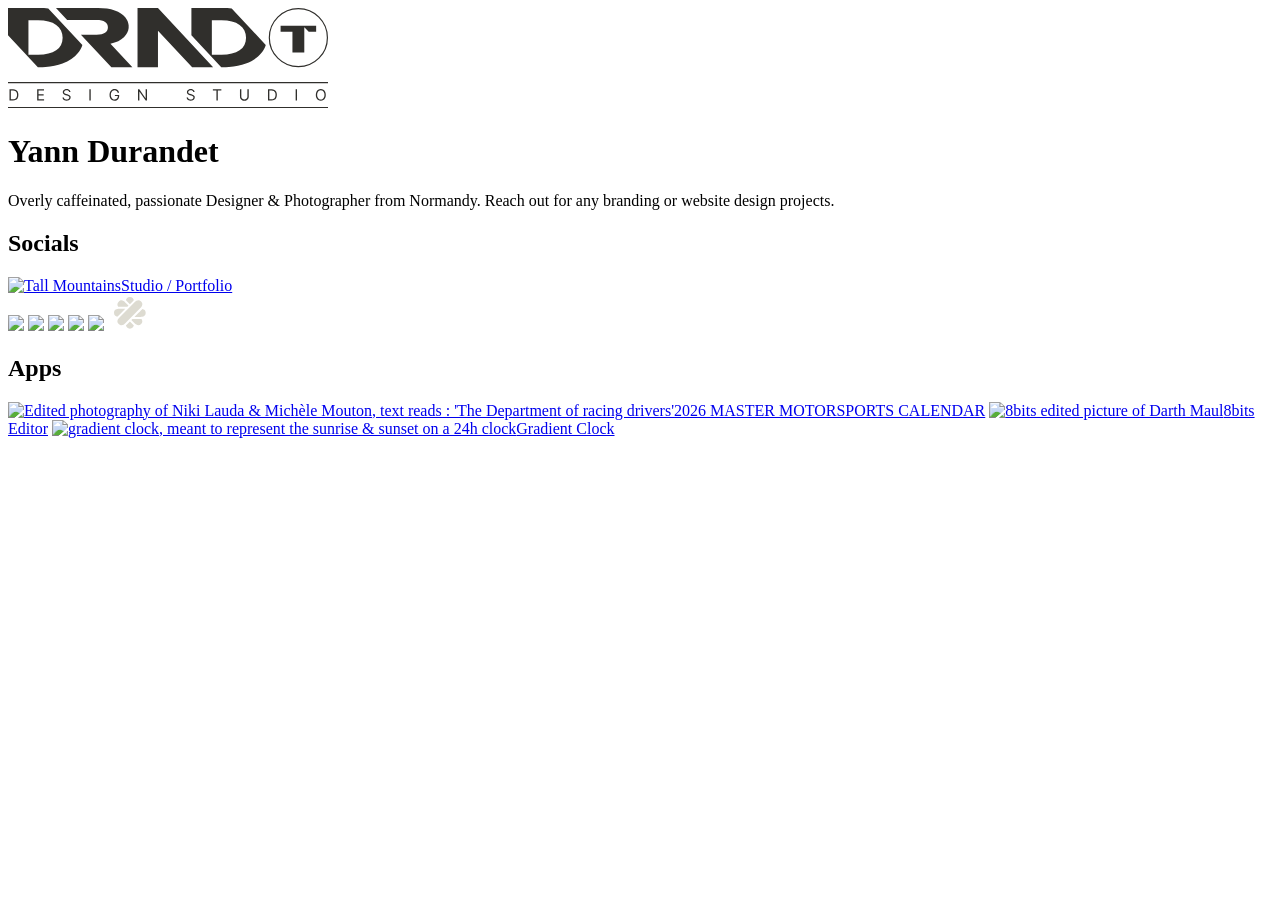
==== index.html @ c3d617ba "march update" ====
<!DOCTYPE html>
<html lang="en">

<head>
    <meta charset="UTF-8">
    <meta name="viewport" content="width=device-width, initial-scale=1.0">
    <title>Yann Durandet</title>
    <link href="https://fonts.googleapis.com/css2?family=Hanken+Grotesk:wght@100..900&display=swap" rel="stylesheet">
    <link href="https://fonts.googleapis.com/css2?family=IBM+Plex+Sans:wght@100;200;300;400;500;600;700&display=swap"
        rel="stylesheet">
    <link rel="icon" href="assets/website--icon.png" type="image/x-icon">
    <link rel="stylesheet" href="style.css">
</head>

<body>
    <div class="linktree-container">
        <div class="profile-header">
            <img src="assets/DRNDT_logo_dark.svg" alt="">
            <h1 class="profile-name">Yann Durandet</h1>
            <p class="profile-bio">Overly caffeinated, passionate Designer & Photographer from Normandy.
                Reach out for any branding or website design projects.</p>
        </div>
        <div class="links-list">
            <h2 class="profile-bio">Socials</h2>
            <a target="_blank" href="https://durandet.studio" class="btn"><img src="assets/Portfolio.png"
                    alt="Tall Mountains">Studio / Portfolio</a>
            <div class="icon-row">
                <a target="_blank" href="https://x.com/YannDurandet" class="btn icon"><img
                        src="assets/icons/x_icon.svg"></a>
                <a target="_blank" href="https://www.linkedin.com/in/yann-durandet-web-designer/" class="btn icon"><img
                        src="assets/icons/linkedin_icon.svg"></a>
                <a target="_blank" href="https://www.instagram.com/durandet.studio" class="btn icon"><img
                        src="assets/icons/instagram_icon.svg"></a>
                <a target="_blank" href="https://github.com/YannDurandet" class="btn icon"><img
                        src="assets/icons/github_icon.svg"></a>
                <a target="_blank" href="https://www.youtube.com/@yanndurandet2003" class="btn icon"><img
                        src="assets/icons/youtube_icon.svg"></a>
                <a target="_blank" href="https://contra.com/yann_durandet_ecjbh640" class="btn icon"><img
                        src="assets/icons/contra_icon.svg" alt=""></a>
                <a target="_blank" href="https://www.malt.fr/profile/yanndurandet?origin=dashboard_profile_name" class="btn icon"><img
                        src="assets/icons/malt_icon.svg" alt=""></a>
            </div>

            <h2 class="profile-bio">Apps</h2>
            <a target="_blank" href="https://yanndurandet.github.io/2026-MOTORSPORTS-CALENDAR/" class="btn"><img
                    src="assets/MotorsportsCalendar.png"
                    alt="Edited photography of Niki Lauda & Michèle Mouton, text reads : 'The Department of racing drivers'">2026
                MASTER MOTORSPORTS CALENDAR</a>
            <a target="_blank" href="https://yanndurandet.github.io/8bitseditor/" class="btn"><img
                    src="assets/8bits.png" alt="8bits edited picture of Darth Maul">8bits Editor</a>
            <a target="_blank" href="https://yanndurandet.github.io/24-hours-of-gradients/" class="btn"><img
                    src="assets/gradientclock.png"
                    alt="gradient clock, meant to represent the sunrise & sunset on a 24h clock">Gradient Clock</a>

        </div>
    </div>
</body>

</html>
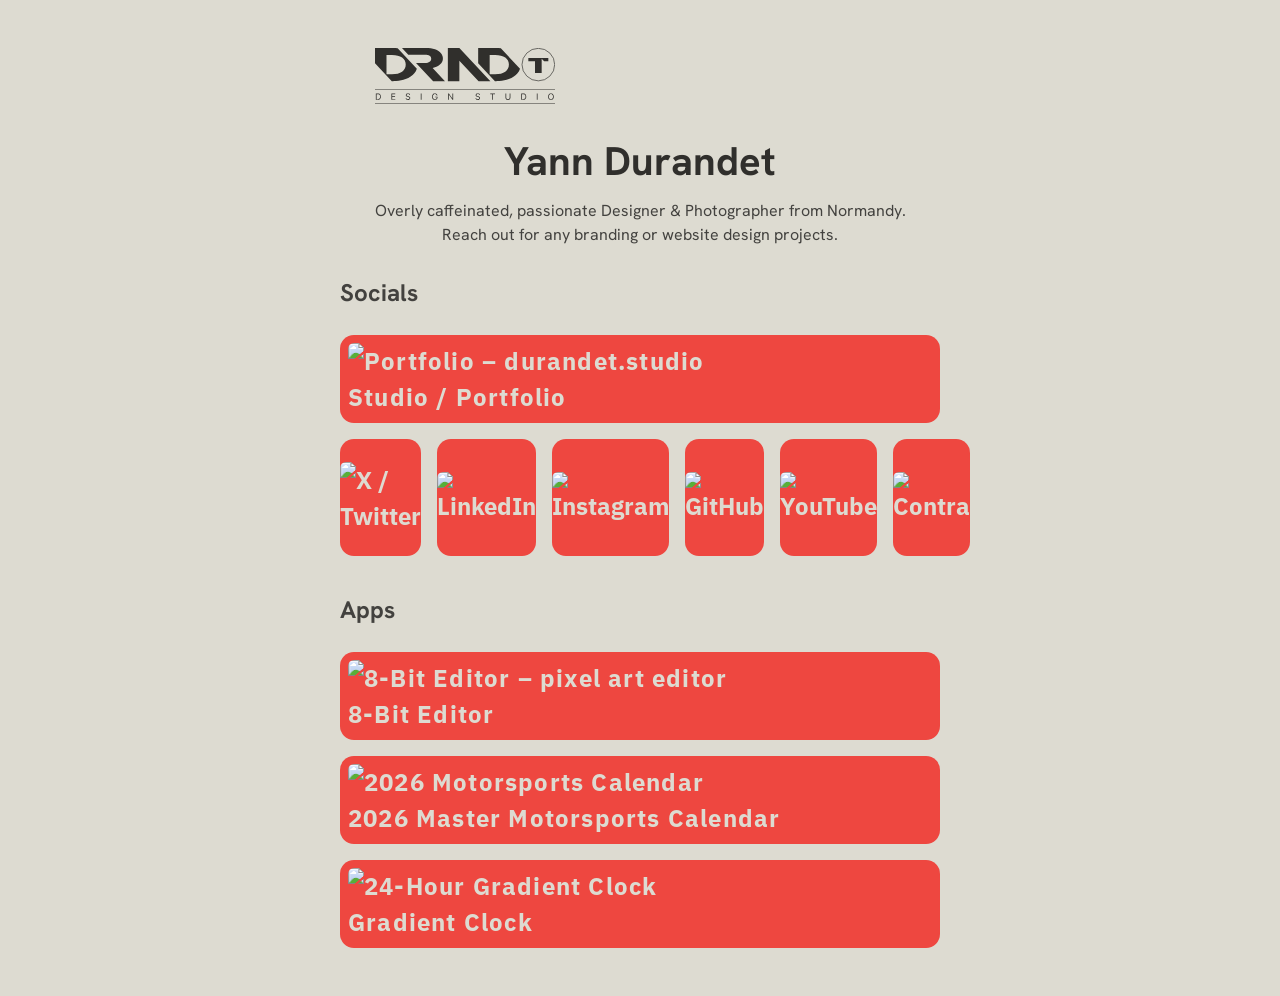
==== commit 2f5ec688: "seo optimization" ====
--- a/index.html
+++ b/index.html
@@ -1,59 +1,97 @@
 <!DOCTYPE html>
 <html lang="en">
-
 <head>
     <meta charset="UTF-8">
     <meta name="viewport" content="width=device-width, initial-scale=1.0">
-    <title>Yann Durandet</title>
+    <meta name="description" content="Yann Durandet — Designer & Photographer from Normandy, France. Branding, websites, and creative projects. Overly caffeinated creative based in Rouen.">
+    <title>Yann Durandet | Designer & Photographer • Normandy</title>
+    
+    <!-- Open Graph / Social -->
+    <meta property="og:title" content="Yann Durandet | Designer & Photographer">
+    <meta property="og:description" content="Overly caffeinated, passionate Designer & Photographer from Normandy. Reach out for branding and website design projects.">
+    <meta property="og:image" content="https://yanndurandet.me/assets/DRNDT_logo_dark.svg">
+    <meta property="og:url" content="https://yanndurandet.me/">
+    <meta property="og:type" content="website">
+    <meta name="twitter:card" content="summary_large_image">
+    <meta name="twitter:title" content="Yann Durandet | Designer & Photographer">
+    <meta name="twitter:description" content="Overly caffeinated, passionate Designer & Photographer from Normandy.">
+
+    <!-- Canonical + Schema -->
+    <link rel="canonical" href="https://yanndurandet.me/">
+    
+    <!-- Fonts -->
     <link href="https://fonts.googleapis.com/css2?family=Hanken+Grotesk:wght@100..900&display=swap" rel="stylesheet">
-    <link href="https://fonts.googleapis.com/css2?family=IBM+Plex+Sans:wght@100;200;300;400;500;600;700&display=swap"
-        rel="stylesheet">
+    <link href="https://fonts.googleapis.com/css2?family=IBM+Plex+Sans:wght@100;200;300;400;500;600;700&display=swap" rel="stylesheet">
+    
+    <!-- Favicon -->
     <link rel="icon" href="assets/website--icon.png" type="image/x-icon">
+    
+    <!-- Style -->
     <link rel="stylesheet" href="style.css">
+    
+    <!-- Google Analytics 4 (GA4) – Free -->
+    <!-- AFTER SETUP: replace G-XXXXXXXXXX with your actual Measurement ID -->
+    <script async src="https://www.googletagmanager.com/gtag/js?id=G-XXXXXXXXXX"></script>
+    <script>
+        window.dataLayer = window.dataLayer || [];
+        function gtag(){dataLayer.push(arguments);}
+        gtag('js', new Date());
+        gtag('config', 'G-XXXXXXXXXX');
+    </script>
+
+    <!-- JSON-LD Person Schema (E-E-A-T boost) -->
+    <script type="application/ld+json">
+    {
+      "@context": "https://schema.org",
+      "@type": "Person",
+      "name": "Yann Durandet",
+      "url": "https://yanndurandet.me",
+      "jobTitle": "Designer & Photographer",
+      "description": "Overly caffeinated, passionate Designer & Photographer from Normandy, France.",
+      "address": {
+        "@type": "PostalAddress",
+        "addressLocality": "Rouen",
+        "addressRegion": "Normandy",
+        "addressCountry": "FR"
+      },
+      "sameAs": [
+        "https://durandet.studio",
+        "https://x.com/YannDurandet",
+        "https://www.linkedin.com/in/yann-durandet-web-designer/",
+        "https://www.instagram.com/durandet.studio",
+        "https://github.com/YannDurandet"
+      ]
+    }
+    </script>
 </head>
 
 <body>
     <div class="linktree-container">
         <div class="profile-header">
-            <img src="assets/DRNDT_logo_dark.svg" alt="">
+            <img src="assets/DRNDT_logo_dark.svg" alt="Yann Durandet Logo" width="180" height="auto">
             <h1 class="profile-name">Yann Durandet</h1>
-            <p class="profile-bio">Overly caffeinated, passionate Designer & Photographer from Normandy.
-                Reach out for any branding or website design projects.</p>
+            <p class="profile-bio">Overly caffeinated, passionate Designer & Photographer from Normandy.<br>Reach out for any branding or website design projects.</p>
         </div>
+        
         <div class="links-list">
             <h2 class="profile-bio">Socials</h2>
-            <a target="_blank" href="https://durandet.studio" class="btn"><img src="assets/Portfolio.png"
-                    alt="Tall Mountains">Studio / Portfolio</a>
+            <a target="_blank" href="https://durandet.studio" class="btn"><img src="assets/Portfolio.png" alt="Portfolio – durandet.studio">Studio / Portfolio</a>
+            
             <div class="icon-row">
-                <a target="_blank" href="https://x.com/YannDurandet" class="btn icon"><img
-                        src="assets/icons/x_icon.svg"></a>
-                <a target="_blank" href="https://www.linkedin.com/in/yann-durandet-web-designer/" class="btn icon"><img
-                        src="assets/icons/linkedin_icon.svg"></a>
-                <a target="_blank" href="https://www.instagram.com/durandet.studio" class="btn icon"><img
-                        src="assets/icons/instagram_icon.svg"></a>
-                <a target="_blank" href="https://github.com/YannDurandet" class="btn icon"><img
-                        src="assets/icons/github_icon.svg"></a>
-                <a target="_blank" href="https://www.youtube.com/@yanndurandet2003" class="btn icon"><img
-                        src="assets/icons/youtube_icon.svg"></a>
-                <a target="_blank" href="https://contra.com/yann_durandet_ecjbh640" class="btn icon"><img
-                        src="assets/icons/contra_icon.svg" alt=""></a>
-                <a target="_blank" href="https://www.malt.fr/profile/yanndurandet?origin=dashboard_profile_name" class="btn icon"><img
-                        src="assets/icons/malt_icon.svg" alt=""></a>
+                <a target="_blank" href="https://x.com/YannDurandet" class="btn icon"><img src="assets/icons/x_icon.svg" alt="X / Twitter"></a>
+                <a target="_blank" href="https://www.linkedin.com/in/yann-durandet-web-designer/" class="btn icon"><img src="assets/icons/linkedin_icon.svg" alt="LinkedIn"></a>
+                <a target="_blank" href="https://www.instagram.com/durandet.studio" class="btn icon"><img src="assets/icons/instagram_icon.svg" alt="Instagram"></a>
+                <a target="_blank" href="https://github.com/YannDurandet" class="btn icon"><img src="assets/icons/github_icon.svg" alt="GitHub"></a>
+                <a target="_blank" href="https://www.youtube.com/@yanndurandet2003" class="btn icon"><img src="assets/icons/youtube_icon.svg" alt="YouTube"></a>
+                <a target="_blank" href="https://contra.com/yann_durandet_ecjbh640" class="btn icon"><img src="assets/icons/contra_icon.svg" alt="Contra"></a>
+                <a target="_blank" href="https://www.malt.fr/profile/yanndurandet?origin=dashboard_profile_name" class="btn icon"><img src="assets/icons/malt_icon.svg" alt="Malt"></a>
             </div>
 
             <h2 class="profile-bio">Apps</h2>
-            <a target="_blank" href="https://yanndurandet.github.io/2026-MOTORSPORTS-CALENDAR/" class="btn"><img
-                    src="assets/MotorsportsCalendar.png"
-                    alt="Edited photography of Niki Lauda & Michèle Mouton, text reads : 'The Department of racing drivers'">2026
-                MASTER MOTORSPORTS CALENDAR</a>
-            <a target="_blank" href="https://yanndurandet.github.io/8bitseditor/" class="btn"><img
-                    src="assets/8bits.png" alt="8bits edited picture of Darth Maul">8bits Editor</a>
-            <a target="_blank" href="https://yanndurandet.github.io/24-hours-of-gradients/" class="btn"><img
-                    src="assets/gradientclock.png"
-                    alt="gradient clock, meant to represent the sunrise & sunset on a 24h clock">Gradient Clock</a>
-
+            <a target="_blank" href="https://yanndurandet.me/8bitseditor" class="btn"><img src="assets/8bits.png" alt="8-Bit Editor – pixel art editor">8-Bit Editor</a>
+            <a target="_blank" href="https://yanndurandet.me/racing" class="btn"><img src="assets/MotorsportsCalendar.png" alt="2026 Motorsports Calendar">2026 Master Motorsports Calendar</a>
+            <a target="_blank" href="https://yanndurandet.github.io/24-hours-of-gradients/" class="btn"><img src="assets/gradientclock.png" alt="24-Hour Gradient Clock">Gradient Clock</a>
         </div>
     </div>
 </body>
-
 </html>
--- a/style.css
+++ b/style.css
@@ -0,0 +1,169 @@
+:root {
+    --gray-300: #302F2C;
+    --gray-200: #43423F;
+    --gray-100: #DDDBD1;
+
+    --red: #EE4740;
+
+    --font-family-titles: 'Hanken Grotesk', sans-serif;
+    --font-family-data: 'IBM Plex Sans', sans-serif;
+
+    --font-size-base: 1rem;
+    --font-size-h1: 2.5rem;
+    --font-size-h2: 1.5rem;
+
+    --font-weight-regular: 400;
+    --font-weight-bold: 700;
+
+    --letter-spacing-base: 0;
+    --letter-spacing-wide: 0.05em;
+
+    --line-height-base: 1.5;
+
+    --spacing-xs: 0.5rem;
+    --spacing-sm: 1rem;
+    --spacing-md: 1.5rem;
+    --spacing-lg: 2rem;
+    --spacing-xl: 3rem;
+
+    --background: var(--gray-100);
+    --text-primary: var(--gray-300);
+    --text-secondary: var(--gray-200);
+}
+
+/* Base Styles */
+body {
+    font-family: var(--font-family-titles);
+    font-size: var(--font-size-base);
+    font-weight: var(--font-weight-regular);
+    line-height: var(--line-height-base);
+    letter-spacing: var(--letter-spacing-base);
+    color: var(--text-primary);
+    background-color: var(--background);
+    margin: 0;
+    padding: 0;
+}
+
+h1 {
+    font-size: var(--font-size-h1);
+}
+
+h2 {
+    font-size: var(--font-size-h2);
+}
+
+p,
+li {
+    margin: 0 0 var(--spacing-sm);
+}
+
+/* Buttons Example */
+.btn {
+    font-family: var(--font-family-data);
+    background-color: var(--red);
+    color: var(--gray-100);
+    border: none;
+    border-radius: 14px;
+    cursor: pointer;
+    transition: background 0.3s;
+    font-size: 24px;
+    font-weight: var(--font-weight-bold);
+    letter-spacing: var(--letter-spacing-wide);
+    text-decoration: none;
+    display: block;
+    text-align: left;
+    padding: var(--spacing-xs) var(--spacing-xs);
+
+
+}
+
+.btn img {
+    max-width: 100%;
+    border-radius: 6px;
+
+}
+
+.btn:hover {
+    background-color: var(--red);
+}
+
+.btn.icon {
+    flex: 1;
+    padding: 0;
+    display: flex;
+    align-items: center;
+    justify-content: center;
+    aspect-ratio: 1 / 1;
+    font-size: 24px;
+    letter-spacing: 0;
+}
+
+/* Custom Styles for Linktree */
+.linktree-container {
+    max-width: 600px;
+    margin: 0 auto;
+    padding: var(--spacing-xl) var(--spacing-md);
+    display: flex;
+    flex-direction: column;
+    align-items: center;
+    min-height: 100vh;
+    justify-content: center;
+}
+
+.profile-header {
+    text-align: center;
+}
+
+.profile-name {
+    margin-bottom: var(--spacing-xs);
+}
+
+.profile-bio {
+    color: var(--text-secondary);
+    margin-bottom: var(--spacing-xs);
+}
+
+.links-list {
+    width: 100%;
+    display: flex;
+    flex-direction: column;
+    gap: var(--spacing-sm);
+}
+
+.icon-row {
+    display: flex;
+    justify-content: space-between;
+    width: 100%;
+    gap: var(--spacing-sm);
+}
+
+/* Responsiveness */
+@media (max-width: 768px) {
+    .linktree-container {
+        padding: var(--spacing-lg) var(--spacing-sm);
+    }
+
+    h1 {
+        font-size: var(--font-size-h2);
+    }
+
+    .btn {
+        font-size: var(--font-size-base);
+    }
+
+    .btn.icon {
+        font-size: var(--font-size-base);
+    }
+}
+
+@media (max-width: 480px) {
+    .linktree-container {
+        padding: var(--spacing-md) var(--spacing-xs);
+    }
+}
+
+img {
+    max-width: 100%;
+    height: auto;
+    display: block;
+}
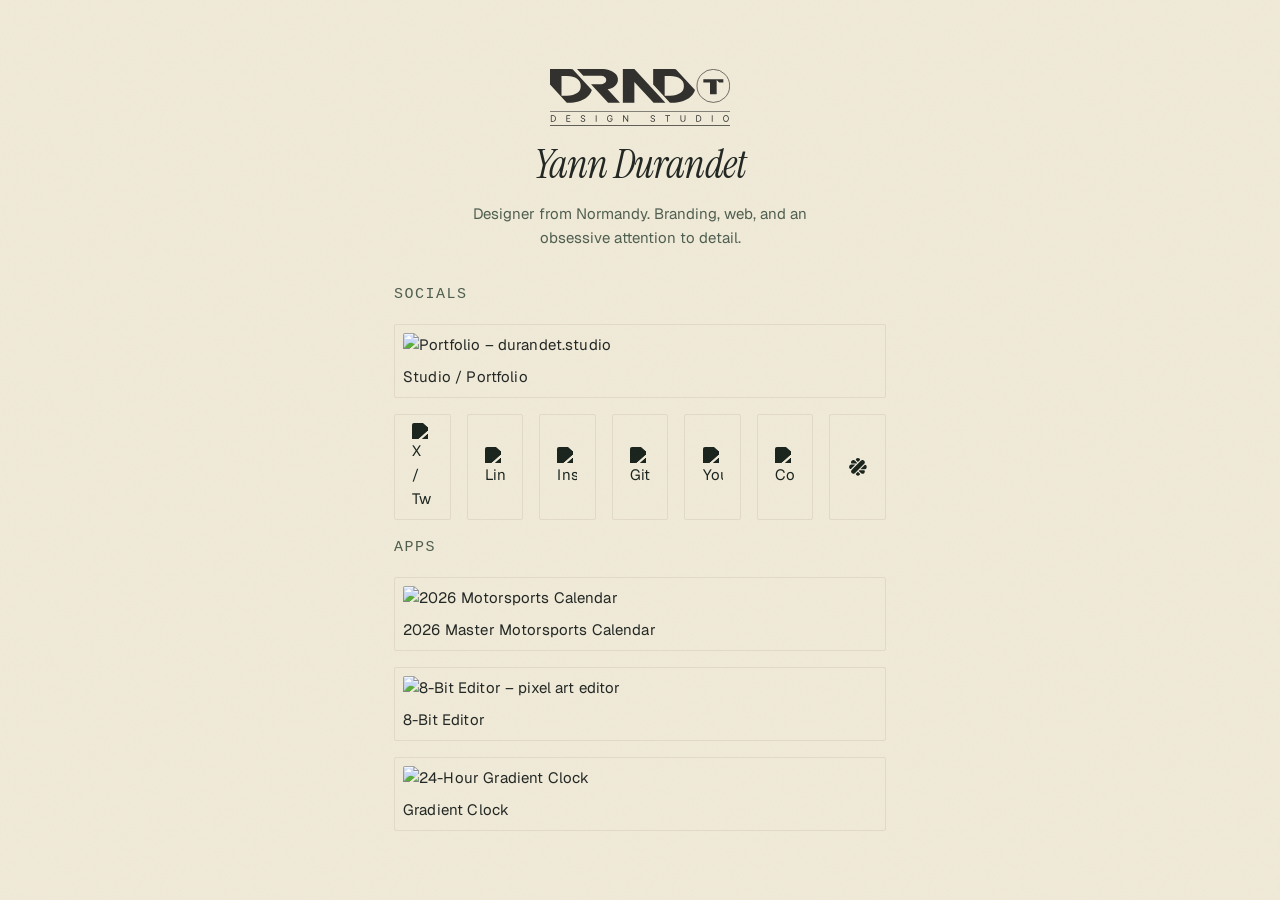
==== commit 192835af: "style-fix" ====
--- a/index.html
+++ b/index.html
@@ -3,25 +3,26 @@
 <head>
     <meta charset="UTF-8">
     <meta name="viewport" content="width=device-width, initial-scale=1.0">
-    <meta name="description" content="Yann Durandet — Designer & Photographer from Normandy, France. Branding, websites, and creative projects. Overly caffeinated creative based in Rouen.">
-    <title>Yann Durandet | Designer & Photographer • Normandy</title>
+    <meta name="description" content="Designer from Normandy. Branding, web, and an obsessive attention to detail.">
+    <title>Yann Durandet | Web & Brand Designer • Normandy</title>
     
     <!-- Open Graph / Social -->
-    <meta property="og:title" content="Yann Durandet | Designer & Photographer">
-    <meta property="og:description" content="Overly caffeinated, passionate Designer & Photographer from Normandy. Reach out for branding and website design projects.">
+    <meta property="og:title" content="Yann Durandet | Web & Brand Designer">
+    <meta property="og:description" content="Designer from Normandy. Branding, web, and an obsessive attention to detail. Reach out for any branding or website design projects.">
     <meta property="og:image" content="https://yanndurandet.me/assets/DRNDT_logo_dark.svg">
     <meta property="og:url" content="https://yanndurandet.me/">
     <meta property="og:type" content="website">
     <meta name="twitter:card" content="summary_large_image">
-    <meta name="twitter:title" content="Yann Durandet | Designer & Photographer">
-    <meta name="twitter:description" content="Overly caffeinated, passionate Designer & Photographer from Normandy.">
+    <meta name="twitter:title" content="Yann Durandet | Web & Brand Designer">
+    <meta name="twitter:description" content="Designer from Normandy. Branding, web, and an obsessive attention to detail.">
 
     <!-- Canonical + Schema -->
     <link rel="canonical" href="https://yanndurandet.me/">
     
     <!-- Fonts -->
-    <link href="https://fonts.googleapis.com/css2?family=Hanken+Grotesk:wght@100..900&display=swap" rel="stylesheet">
-    <link href="https://fonts.googleapis.com/css2?family=IBM+Plex+Sans:wght@100;200;300;400;500;600;700&display=swap" rel="stylesheet">
+    <link rel="preconnect" href="https://fonts.googleapis.com">
+    <link rel="preconnect" href="https://fonts.gstatic.com" crossorigin>
+    <link href="https://fonts.googleapis.com/css2?family=Geist:wght@300;400;500;600&family=Instrument+Serif:ital@1&display=swap" rel="stylesheet">
     
     <!-- Favicon -->
     <link rel="icon" href="assets/website--icon.png" type="image/x-icon">
@@ -46,8 +47,8 @@
       "@type": "Person",
       "name": "Yann Durandet",
       "url": "https://yanndurandet.me",
-      "jobTitle": "Designer & Photographer",
-      "description": "Overly caffeinated, passionate Designer & Photographer from Normandy, France.",
+      "jobTitle": "Web & BrandDesigner",
+      "description": "Designer from Normandy. Branding, web, and an obsessive attention to detail.",
       "address": {
         "@type": "PostalAddress",
         "addressLocality": "Rouen",
@@ -70,7 +71,7 @@
         <div class="profile-header">
             <img src="assets/DRNDT_logo_dark.svg" alt="Yann Durandet Logo" width="180" height="auto">
             <h1 class="profile-name">Yann Durandet</h1>
-            <p class="profile-bio">Overly caffeinated, passionate Designer & Photographer from Normandy.<br>Reach out for any branding or website design projects.</p>
+            <p class="profile-bio">Designer from Normandy. Branding, web, and an obsessive attention to detail.</p>
         </div>
         
         <div class="links-list">
@@ -88,8 +89,8 @@
             </div>
 
             <h2 class="profile-bio">Apps</h2>
+            <a target="_blank" href="https://dord.racing/yd" class="btn"><img src="assets/MotorsportsCalendar.png" alt="2026 Motorsports Calendar">2026 Master Motorsports Calendar</a>
             <a target="_blank" href="https://yanndurandet.me/8bitseditor" class="btn"><img src="assets/8bits.png" alt="8-Bit Editor – pixel art editor">8-Bit Editor</a>
-            <a target="_blank" href="https://yanndurandet.me/racing" class="btn"><img src="assets/MotorsportsCalendar.png" alt="2026 Motorsports Calendar">2026 Master Motorsports Calendar</a>
             <a target="_blank" href="https://yanndurandet.github.io/24-hours-of-gradients/" class="btn"><img src="assets/gradientclock.png" alt="24-Hour Gradient Clock">Gradient Clock</a>
         </div>
     </div>
--- a/style.css
+++ b/style.css
@@ -1,169 +1,205 @@
+/* ─── Design tokens — mirrors durandet.studio ─────────────────── */
 :root {
-    --gray-300: #302F2C;
-    --gray-200: #43423F;
-    --gray-100: #DDDBD1;
-
-    --red: #EE4740;
-
-    --font-family-titles: 'Hanken Grotesk', sans-serif;
-    --font-family-data: 'IBM Plex Sans', sans-serif;
-
-    --font-size-base: 1rem;
-    --font-size-h1: 2.5rem;
-    --font-size-h2: 1.5rem;
-
-    --font-weight-regular: 400;
-    --font-weight-bold: 700;
-
-    --letter-spacing-base: 0;
-    --letter-spacing-wide: 0.05em;
-
-    --line-height-base: 1.5;
-
-    --spacing-xs: 0.5rem;
-    --spacing-sm: 1rem;
-    --spacing-md: 1.5rem;
-    --spacing-lg: 2rem;
-    --spacing-xl: 3rem;
-
-    --background: var(--gray-100);
-    --text-primary: var(--gray-300);
-    --text-secondary: var(--gray-200);
-}
-
-/* Base Styles */
+  --cream-100: #F0EAD8;
+  --cream-200: #E2DAC8;
+  --green-900: #212622;
+  --green-600: #4E5E4E;
+  --copper:    #D25530;
+
+  --bg:             var(--cream-100);
+  --text-primary:   var(--green-900);
+  --text-secondary: var(--green-600);
+  --border:         var(--cream-200);
+  --accent:         var(--copper);
+
+  --font-sans:  'Geist', system-ui, sans-serif;
+  --font-mono:  'Cascadia Mono', 'Courier New', monospace;
+  --font-serif: 'Instrument Serif', Georgia, serif;
+
+  --radius: 2px;
+
+  --spacing-xs: 0.5rem;
+  --spacing-sm: 1rem;
+  --spacing-md: 1.5rem;
+  --spacing-lg: 2rem;
+  --spacing-xl: 3rem;
+}
+
+/* ─── Reset ───────────────────────────────────────────────────── */
+*, *::before, *::after {
+  box-sizing: border-box;
+  margin: 0;
+  padding: 0;
+}
+
+/* ─── Base ────────────────────────────────────────────────────── */
+html {
+  -webkit-font-smoothing: antialiased;
+  -moz-osx-font-smoothing: grayscale;
+}
+
 body {
-    font-family: var(--font-family-titles);
-    font-size: var(--font-size-base);
-    font-weight: var(--font-weight-regular);
-    line-height: var(--line-height-base);
-    letter-spacing: var(--letter-spacing-base);
-    color: var(--text-primary);
-    background-color: var(--background);
-    margin: 0;
-    padding: 0;
-}
-
+  font-family: var(--font-sans);
+  font-size: 1rem;
+  line-height: 1.6;
+  color: var(--text-primary);
+  background-color: var(--bg);
+}
+
+/* Noise texture overlay — same as portfolio */
+body::after {
+  content: '';
+  position: fixed;
+  inset: -50%;
+  width: 200%;
+  height: 200%;
+  z-index: 99999;
+  pointer-events: none;
+  opacity: 0.035;
+  background-image: url("data:image/svg+xml,%3Csvg viewBox='0 0 256 256' xmlns='http://www.w3.org/2000/svg'%3E%3Cfilter id='n'%3E%3CfeTurbulence type='fractalNoise' baseFrequency='0.8' numOctaves='4' stitchTiles='stitch'/%3E%3C/filter%3E%3Crect width='100%25' height='100%25' filter='url(%23n)'/%3E%3C/svg%3E");
+  background-repeat: repeat;
+  background-size: 256px 256px;
+}
+
+a {
+  color: inherit;
+  text-decoration: none;
+}
+
+img {
+  display: block;
+  max-width: 100%;
+  height: auto;
+}
+
+/* ─── Type ────────────────────────────────────────────────────── */
 h1 {
-    font-size: var(--font-size-h1);
-}
-
+  font-family: var(--font-serif);
+  font-style: italic;
+  font-size: clamp(1.75rem, 5vw, 2.5rem);
+  font-weight: 400;
+  letter-spacing: -0.02em;
+  line-height: 1.1;
+  color: var(--text-primary);
+}
+
+/* Section labels (Socials, Apps) */
 h2 {
-    font-size: var(--font-size-h2);
-}
-
-p,
-li {
-    margin: 0 0 var(--spacing-sm);
-}
-
-/* Buttons Example */
+  font-family: var(--font-mono);
+  font-size: 0.6875rem;
+  font-weight: 400;
+  text-transform: uppercase;
+  letter-spacing: 0.1em;
+  color: var(--accent);
+}
+
+/* ─── Layout ──────────────────────────────────────────────────── */
+.linktree-container {
+  max-width: 540px;
+  margin: 0 auto;
+  padding: var(--spacing-xl) var(--spacing-md);
+  display: flex;
+  flex-direction: column;
+  align-items: center;
+  min-height: 100vh;
+  justify-content: center;
+  gap: var(--spacing-lg);
+}
+
+.profile-header {
+  text-align: center;
+  display: flex;
+  flex-direction: column;
+  align-items: center;
+  gap: var(--spacing-sm);
+}
+
+.profile-bio {
+  font-size: 0.9375rem;
+  color: var(--text-secondary);
+  line-height: 1.65;
+  max-width: 40ch;
+  margin: 0;
+}
+
+.links-list {
+  width: 100%;
+  display: flex;
+  flex-direction: column;
+  gap: var(--spacing-sm);
+}
+
+/* ─── Buttons ─────────────────────────────────────────────────── */
 .btn {
-    font-family: var(--font-family-data);
-    background-color: var(--red);
-    color: var(--gray-100);
-    border: none;
-    border-radius: 14px;
-    cursor: pointer;
-    transition: background 0.3s;
-    font-size: 24px;
-    font-weight: var(--font-weight-bold);
-    letter-spacing: var(--letter-spacing-wide);
-    text-decoration: none;
-    display: block;
-    text-align: left;
-    padding: var(--spacing-xs) var(--spacing-xs);
-
-
+  font-family: var(--font-sans);
+  font-size: 0.9375rem;
+  font-weight: 400;
+  letter-spacing: 0.01em;
+  color: var(--text-primary);
+  background: transparent;
+  border: 1px solid var(--border);
+  border-radius: var(--radius);
+  cursor: pointer;
+  text-decoration: none;
+  display: flex;
+  flex-direction: column;
+  align-items: stretch;
+  gap: 0;
+  padding: var(--spacing-xs);
+  transition: border-color 0.2s ease, color 0.2s ease;
 }
 
 .btn img {
-    max-width: 100%;
-    border-radius: 6px;
-
+  width: 100%;
+  max-width: 100%;
+  border-radius: var(--radius);
+  margin-bottom: var(--spacing-xs);
 }
 
 .btn:hover {
-    background-color: var(--red);
+  border-color: var(--accent);
+  color: var(--accent);
+}
+
+/* ─── Icon row ────────────────────────────────────────────────── */
+.icon-row {
+  display: flex;
+  justify-content: space-between;
+  width: 100%;
+  gap: var(--spacing-sm);
 }
 
 .btn.icon {
-    flex: 1;
-    padding: 0;
-    display: flex;
-    align-items: center;
-    justify-content: center;
-    aspect-ratio: 1 / 1;
-    font-size: 24px;
-    letter-spacing: 0;
-}
-
-/* Custom Styles for Linktree */
-.linktree-container {
-    max-width: 600px;
-    margin: 0 auto;
-    padding: var(--spacing-xl) var(--spacing-md);
-    display: flex;
-    flex-direction: column;
-    align-items: center;
-    min-height: 100vh;
-    justify-content: center;
-}
-
-.profile-header {
-    text-align: center;
-}
-
-.profile-name {
-    margin-bottom: var(--spacing-xs);
-}
-
-.profile-bio {
-    color: var(--text-secondary);
-    margin-bottom: var(--spacing-xs);
-}
-
-.links-list {
-    width: 100%;
-    display: flex;
-    flex-direction: column;
-    gap: var(--spacing-sm);
-}
-
-.icon-row {
-    display: flex;
-    justify-content: space-between;
-    width: 100%;
-    gap: var(--spacing-sm);
-}
-
-/* Responsiveness */
+  flex: 1;
+  padding: var(--spacing-xs);
+  display: flex;
+  align-items: center;
+  justify-content: center;
+  aspect-ratio: 1 / 1;
+  gap: 0;
+}
+
+/* Force icons to dark green so they read on cream */
+.btn.icon img {
+  margin-bottom: 0;
+  max-width: 20px;
+  filter: brightness(0) saturate(100%) invert(13%) sepia(18%) saturate(500%) hue-rotate(85deg) brightness(95%);
+  transition: filter 0.2s ease;
+}
+
+.btn.icon:hover img {
+  filter: brightness(0) saturate(100%) invert(32%) sepia(80%) saturate(500%) hue-rotate(345deg) brightness(90%);
+}
+
+/* ─── Responsive ──────────────────────────────────────────────── */
 @media (max-width: 768px) {
-    .linktree-container {
-        padding: var(--spacing-lg) var(--spacing-sm);
-    }
-
-    h1 {
-        font-size: var(--font-size-h2);
-    }
-
-    .btn {
-        font-size: var(--font-size-base);
-    }
-
-    .btn.icon {
-        font-size: var(--font-size-base);
-    }
+  .linktree-container {
+    padding: var(--spacing-lg) var(--spacing-sm);
+  }
 }
 
 @media (max-width: 480px) {
-    .linktree-container {
-        padding: var(--spacing-md) var(--spacing-xs);
-    }
-}
-
-img {
-    max-width: 100%;
-    height: auto;
-    display: block;
-}+  .linktree-container {
+    padding: var(--spacing-md) var(--spacing-xs);
+  }
+}
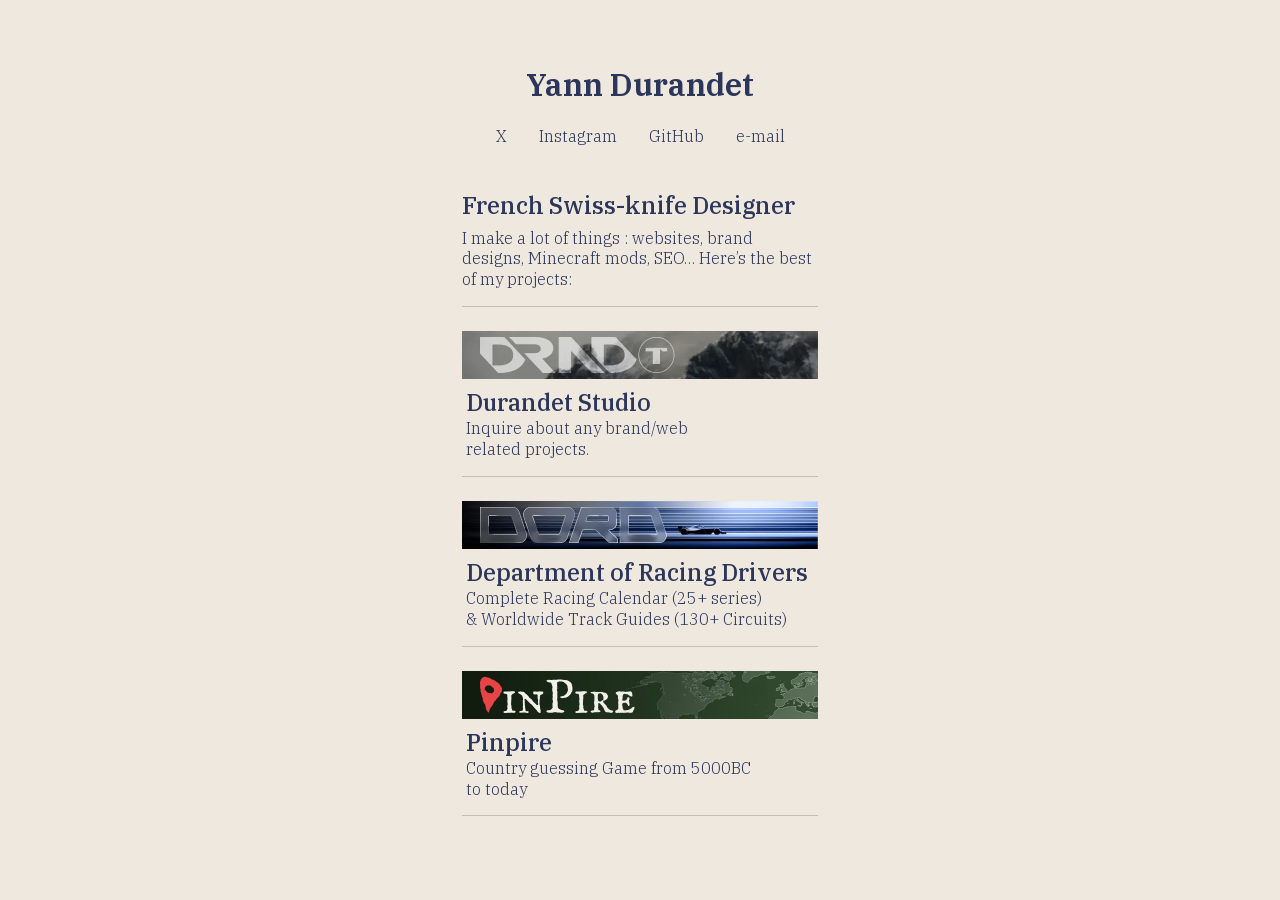
==== commit bde29cc5: "2027-overhaul" ====
--- a/index.html
+++ b/index.html
@@ -1,98 +1,161 @@
 <!DOCTYPE html>
 <html lang="en">
 <head>
-    <meta charset="UTF-8">
-    <meta name="viewport" content="width=device-width, initial-scale=1.0">
-    <meta name="description" content="Designer from Normandy. Branding, web, and an obsessive attention to detail.">
-    <title>Yann Durandet | Web & Brand Designer • Normandy</title>
-    
-    <!-- Open Graph / Social -->
-    <meta property="og:title" content="Yann Durandet | Web & Brand Designer">
-    <meta property="og:description" content="Designer from Normandy. Branding, web, and an obsessive attention to detail. Reach out for any branding or website design projects.">
-    <meta property="og:image" content="https://yanndurandet.me/assets/DRNDT_logo_dark.svg">
-    <meta property="og:url" content="https://yanndurandet.me/">
-    <meta property="og:type" content="website">
-    <meta name="twitter:card" content="summary_large_image">
-    <meta name="twitter:title" content="Yann Durandet | Web & Brand Designer">
-    <meta name="twitter:description" content="Designer from Normandy. Branding, web, and an obsessive attention to detail.">
+<meta charset="utf-8">
+<meta name="viewport" content="width=device-width, initial-scale=1">
+<title data-fr="Yann Durandet – Designer couteau-suisse">Yann Durandet – French Swiss-knife Designer</title>
+<meta name="description" content="I make a lot of things: websites, brand designs, Minecraft mods, SEO… Here’s the best of my projects." data-fr="Je fais plein de choses&nbsp;: sites web, identités de marque, mods Minecraft, SEO… Voici le meilleur de mes projets.">
+<meta name="theme-color" content="#eee8df">
+<link rel="canonical" href="https://yanndurandet.me/">
 
-    <!-- Canonical + Schema -->
-    <link rel="canonical" href="https://yanndurandet.me/">
-    
-    <!-- Fonts -->
-    <link rel="preconnect" href="https://fonts.googleapis.com">
-    <link rel="preconnect" href="https://fonts.gstatic.com" crossorigin>
-    <link href="https://fonts.googleapis.com/css2?family=Geist:wght@300;400;500;600&family=Instrument+Serif:ital@1&display=swap" rel="stylesheet">
-    
-    <!-- Favicon -->
-    <link rel="icon" href="assets/website--icon.png" type="image/x-icon">
-    
-    <!-- Style -->
-    <link rel="stylesheet" href="style.css">
-    
-    <!-- Google Analytics 4 (GA4) – Free -->
-    <!-- AFTER SETUP: replace G-XXXXXXXXXX with your actual Measurement ID -->
-    <script async src="https://www.googletagmanager.com/gtag/js?id=G-XXXXXXXXXX"></script>
-    <script>
-        window.dataLayer = window.dataLayer || [];
-        function gtag(){dataLayer.push(arguments);}
-        gtag('js', new Date());
-        gtag('config', 'G-XXXXXXXXXX');
-    </script>
+<meta property="og:type" content="website">
+<meta property="og:url" content="https://yanndurandet.me/">
+<meta property="og:site_name" content="Yann Durandet">
+<meta property="og:title" content="Yann Durandet – French Swiss-knife Designer">
+<meta property="og:description" content="I make a lot of things: websites, brand designs, Minecraft mods, SEO… Here’s the best of my projects.">
+<!-- 1.91:1 first (Facebook, LinkedIn, X, iMessage crop to it); square is the fallback (WhatsApp) -->
+<meta property="og:image" content="https://yanndurandet.me/assets/og.png">
+<meta property="og:image:type" content="image/png">
+<meta property="og:image:width" content="1200">
+<meta property="og:image:height" content="630">
+<meta property="og:image:alt" content="Yann Durandet – French Swiss-knife Designer">
+<meta property="og:image" content="https://yanndurandet.me/assets/og-square.png">
+<meta property="og:image:type" content="image/png">
+<meta property="og:image:width" content="1200">
+<meta property="og:image:height" content="1200">
+<meta property="og:image:alt" content="Yann Durandet – French Swiss-knife Designer">
+<meta name="twitter:card" content="summary_large_image">
 
-    <!-- JSON-LD Person Schema (E-E-A-T boost) -->
-    <script type="application/ld+json">
-    {
-      "@context": "https://schema.org",
-      "@type": "Person",
-      "name": "Yann Durandet",
-      "url": "https://yanndurandet.me",
-      "jobTitle": "Web & BrandDesigner",
-      "description": "Designer from Normandy. Branding, web, and an obsessive attention to detail.",
-      "address": {
-        "@type": "PostalAddress",
-        "addressLocality": "Rouen",
-        "addressRegion": "Normandy",
-        "addressCountry": "FR"
-      },
-      "sameAs": [
-        "https://durandet.studio",
-        "https://x.com/YannDurandet",
-        "https://www.linkedin.com/in/yann-durandet-web-designer/",
-        "https://www.instagram.com/durandet.studio",
-        "https://github.com/YannDurandet"
-      ]
-    }
-    </script>
+<link rel="icon" href="/icon.svg" type="image/svg+xml">
+<link rel="icon" href="/favicon.ico" sizes="48x48">
+<link rel="apple-touch-icon" href="/apple-touch-icon.png">
+
+<link rel="preload" href="assets/fonts/plex-600.woff2" as="font" type="font/woff2" crossorigin>
+<link rel="preload" href="assets/fonts/plex-500.woff2" as="font" type="font/woff2" crossorigin>
+<link rel="preload" href="assets/fonts/plex-300.woff2" as="font" type="font/woff2" crossorigin>
+
+<style>
+@font-face{font-family:"IBM Plex Serif";font-weight:300;font-display:swap;src:url(assets/fonts/plex-300.woff2) format("woff2")}
+@font-face{font-family:"IBM Plex Serif";font-weight:500;font-display:swap;src:url(assets/fonts/plex-500.woff2) format("woff2")}
+@font-face{font-family:"IBM Plex Serif";font-weight:600;font-display:swap;src:url(assets/fonts/plex-600.woff2) format("woff2")}
+
+:root{
+  --page:#eee8df;
+  --text:#2c365a;
+  --line:#cabcb0;
+  --gutter:min(9.55vw,42px);
+  color-scheme:light;
+}
+
+*,*::before,*::after{box-sizing:border-box}
+
+body{
+  margin:0;
+  min-height:100svh;
+  padding:64px var(--gutter);
+  background:var(--page);
+  color:var(--text);
+  font:300 1rem/1.3 "IBM Plex Serif",Georgia,serif;
+  font-size-adjust:from-font; /* after the shorthand, which resets it; keeps the Georgia fallback the same visual size */
+  -webkit-text-size-adjust:100%;
+  text-size-adjust:100%;
+}
+
+h1,h2,h3,p{margin:0}
+h1{font-size:2rem;font-weight:600;text-wrap:balance}
+h2,h3{font-size:1.5rem;font-weight:500;text-wrap:balance}
+p{text-wrap:pretty}
+
+a{color:inherit;text-decoration:none}
+a:focus-visible{outline:2px solid var(--text);outline-offset:4px}
+
+.wrap{
+  display:flex;
+  flex-direction:column;
+  gap:32px;
+  width:100%;
+  max-width:356px;
+  margin-inline:auto;
+}
+
+header{display:flex;flex-direction:column;align-items:center;gap:8px;text-align:center}
+
+nav{display:flex;flex-wrap:wrap;justify-content:center;column-gap:32px}
+/* Padding + equal negative margin: 24px+ tap target (the "X" is only ~11px wide) without moving the text */
+nav a{padding:12px 8px;margin-inline:-8px}
+
+section{display:flex;flex-direction:column}
+
+.intro{display:flex;flex-direction:column;gap:6px}
+.intro,.card{padding-block-end:16px}
+.intro{border-block-end:1px solid var(--line)}
+
+.card{display:block;padding-block-start:24px;border-block-end:1px solid var(--line);background:rgb(202 188 176/0);transition:background-color .3s}
+.card img{display:block;width:100%;height:auto;margin-block-end:8px;background:var(--line)}
+.card h3,.card p{padding-inline:4px}
+
+@media (hover:hover){
+  .card:hover{background-color:rgb(202 188 176/.33)}
+}
+
+@media (prefers-reduced-motion:reduce){
+  .card{transition:none}
+}
+</style>
+
+<script type="application/ld+json">{"@context":"https://schema.org","@type":"Person","name":"Yann Durandet","url":"https://yanndurandet.me","jobTitle":"Designer","image":"https://yanndurandet.me/assets/og-square.png","address":{"@type":"PostalAddress","addressRegion":"Normandy","addressCountry":"FR"},"sameAs":["https://durandet.studio","https://x.com/YannDurandet","https://instagram.com/yann.drndt","https://github.com/YannDurandet"]}</script>
 </head>
 
 <body>
-    <div class="linktree-container">
-        <div class="profile-header">
-            <img src="assets/DRNDT_logo_dark.svg" alt="Yann Durandet Logo" width="180" height="auto">
-            <h1 class="profile-name">Yann Durandet</h1>
-            <p class="profile-bio">Designer from Normandy. Branding, web, and an obsessive attention to detail.</p>
-        </div>
-        
-        <div class="links-list">
-            <h2 class="profile-bio">Socials</h2>
-            <a target="_blank" href="https://durandet.studio" class="btn"><img src="assets/Portfolio.png" alt="Portfolio – durandet.studio">Studio / Portfolio</a>
-            
-            <div class="icon-row">
-                <a target="_blank" href="https://x.com/YannDurandet" class="btn icon"><img src="assets/icons/x_icon.svg" alt="X / Twitter"></a>
-                <a target="_blank" href="https://www.linkedin.com/in/yann-durandet-web-designer/" class="btn icon"><img src="assets/icons/linkedin_icon.svg" alt="LinkedIn"></a>
-                <a target="_blank" href="https://www.instagram.com/durandet.studio" class="btn icon"><img src="assets/icons/instagram_icon.svg" alt="Instagram"></a>
-                <a target="_blank" href="https://github.com/YannDurandet" class="btn icon"><img src="assets/icons/github_icon.svg" alt="GitHub"></a>
-                <a target="_blank" href="https://www.youtube.com/@yanndurandet2003" class="btn icon"><img src="assets/icons/youtube_icon.svg" alt="YouTube"></a>
-                <a target="_blank" href="https://contra.com/yann_durandet_ecjbh640" class="btn icon"><img src="assets/icons/contra_icon.svg" alt="Contra"></a>
-                <a target="_blank" href="https://www.malt.fr/profile/yanndurandet?origin=dashboard_profile_name" class="btn icon"><img src="assets/icons/malt_icon.svg" alt="Malt"></a>
-            </div>
+<div class="wrap">
+  <header>
+    <h1>Yann Durandet</h1>
+    <nav aria-label="Social and contact">
+      <a href="https://x.com/YannDurandet">X</a>
+      <a href="https://instagram.com/yann.drndt">Instagram</a>
+      <a href="https://github.com/YannDurandet">GitHub</a>
+      <a href="mailto:durandet.yann+me@gmail.com">e-mail</a>
+    </nav>
+  </header>
 
-            <h2 class="profile-bio">Apps</h2>
-            <a target="_blank" href="https://dord.racing/yd" class="btn"><img src="assets/MotorsportsCalendar.png" alt="2026 Motorsports Calendar">2026 Master Motorsports Calendar</a>
-            <a target="_blank" href="https://yanndurandet.me/8bitseditor" class="btn"><img src="assets/8bits.png" alt="8-Bit Editor – pixel art editor">8-Bit Editor</a>
-            <a target="_blank" href="https://yanndurandet.github.io/24-hours-of-gradients/" class="btn"><img src="assets/gradientclock.png" alt="24-Hour Gradient Clock">Gradient Clock</a>
-        </div>
-    </div>
+  <main>
+    <section>
+      <div class="intro">
+        <h2 data-fr="Designer couteau-suisse">French Swiss-knife Designer</h2>
+        <p data-fr="Je fais plein de choses&nbsp;: sites web, identités de marque, mods Minecraft, SEO… Voici le meilleur de mes projets&nbsp;:">I make a lot of things : websites, brand designs, Minecraft mods, SEO… Here’s the best of my projects:</p>
+      </div>
+
+      <a class="card" href="https://durandet.studio">
+        <img src="assets/thumb-durandet-studio.webp" width="712" height="96" alt="" fetchpriority="high" decoding="async">
+        <h3>Durandet Studio</h3>
+        <p data-fr="Contactez-moi pour tout projet d’image de marque, logo ou site web…">Inquire about any brand/web related projects.</p>
+      </a>
+
+      <a class="card" href="https://dord.racing">
+        <img src="assets/thumb-dord.webp" width="712" height="96" alt="" decoding="async">
+        <h3>Department of Racing Drivers</h3>
+        <p data-fr="Calendrier complet (+&nbsp;de&nbsp;25 championnats)<br>&amp; guides mondiaux (+&nbsp;de&nbsp;130 circuits)">Complete Racing Calendar (25+ series)<br>&amp; Worldwide Track Guides (130+ Circuits)</p>
+      </a>
+
+      <a class="card" href="https://pinpire.com">
+        <img src="assets/thumb-pinpire.webp" width="712" height="96" alt="" loading="lazy" decoding="async">
+        <h3>Pinpire</h3>
+        <p data-fr="Jeu de géographie&nbsp;: retrouvez le pays, de 5000&nbsp;av.&nbsp;J.-C. jusqu’à nos jours">Country guessing Game from 5000BC to today</p>
+      </a>
+    </section>
+  </main>
+</div>
+
+<script>
+/* Swap in the French copy (data-fr) when the browser's preferred language is French.
+   Runs before first paint, so there is no flash of English. */
+if(/^fr/i.test(navigator.language)){
+  document.documentElement.lang="fr";
+  document.querySelector("nav").setAttribute("aria-label","Réseaux sociaux et contact");
+  document.querySelectorAll("[data-fr]").forEach(function(e){
+    if(e.localName==="meta")e.content=e.dataset.fr;else e.innerHTML=e.dataset.fr;
+  });
+}
+</script>
 </body>
-</html>+</html>
